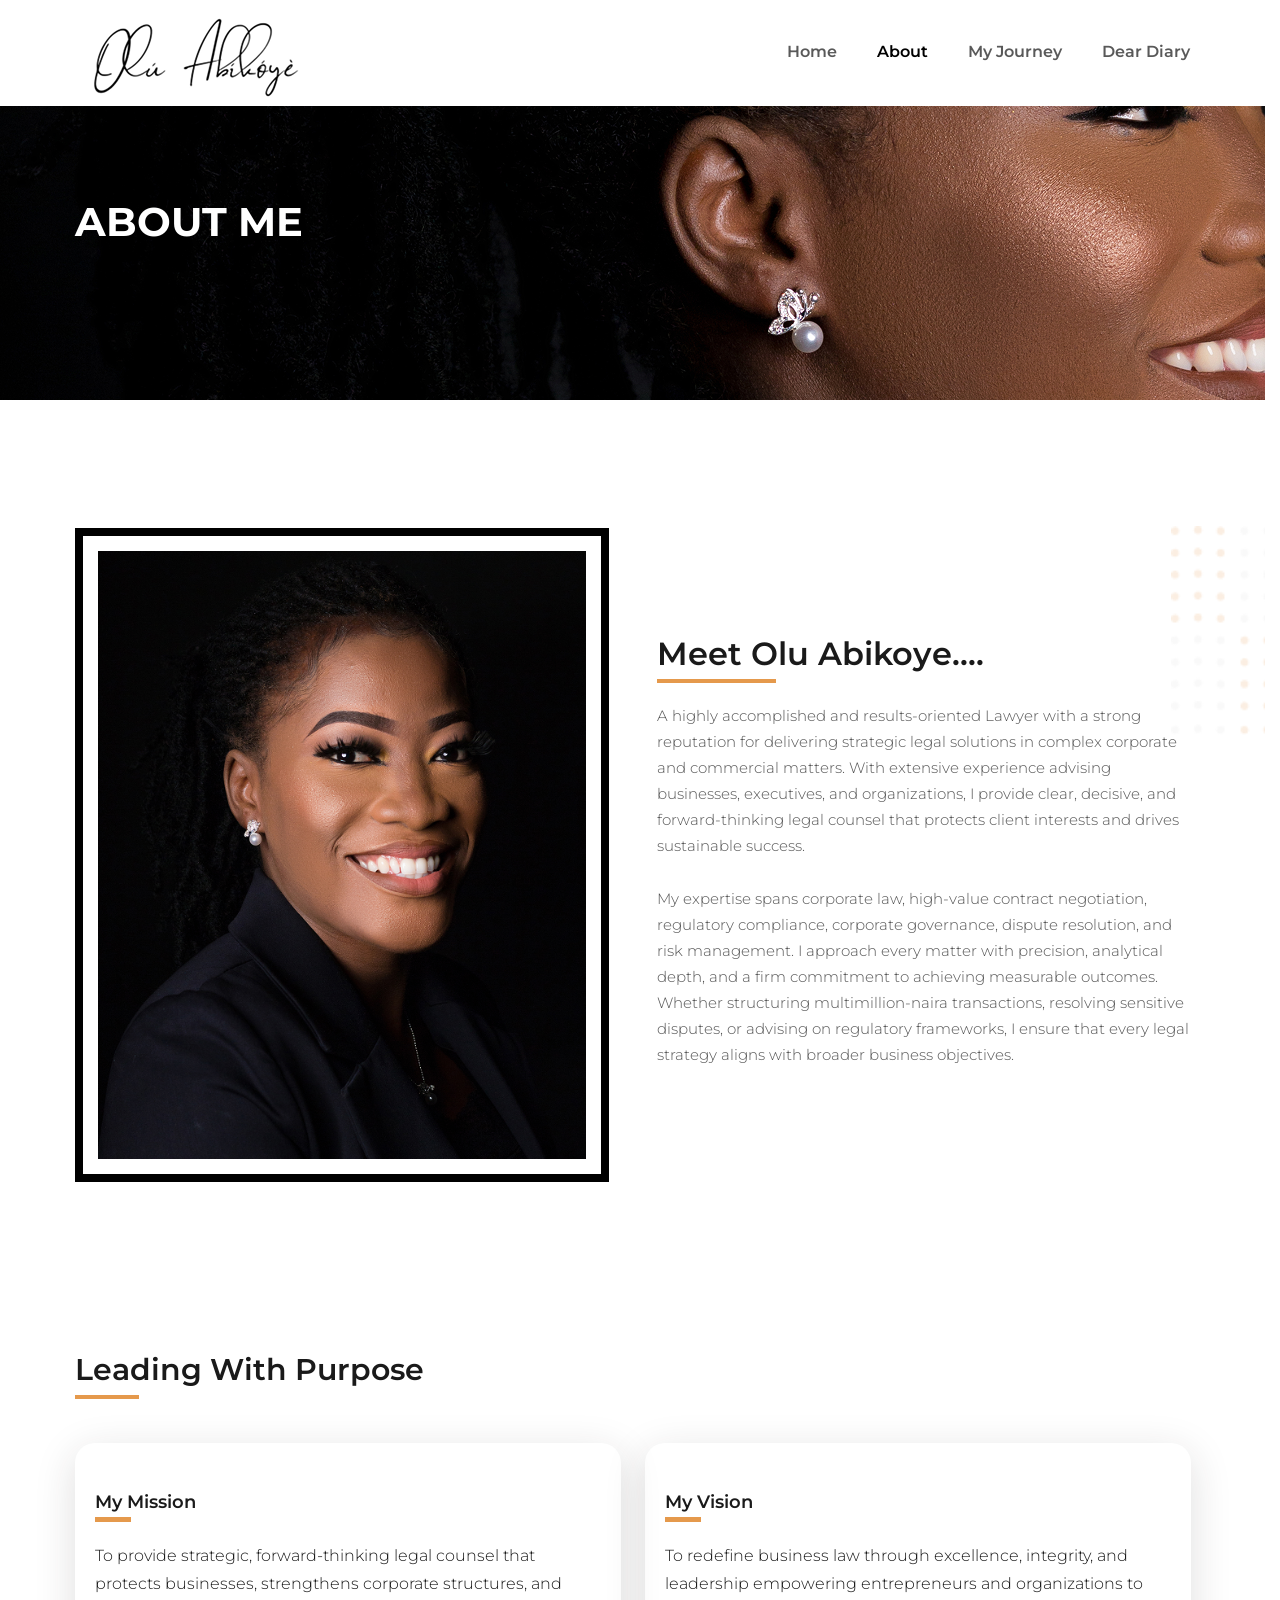
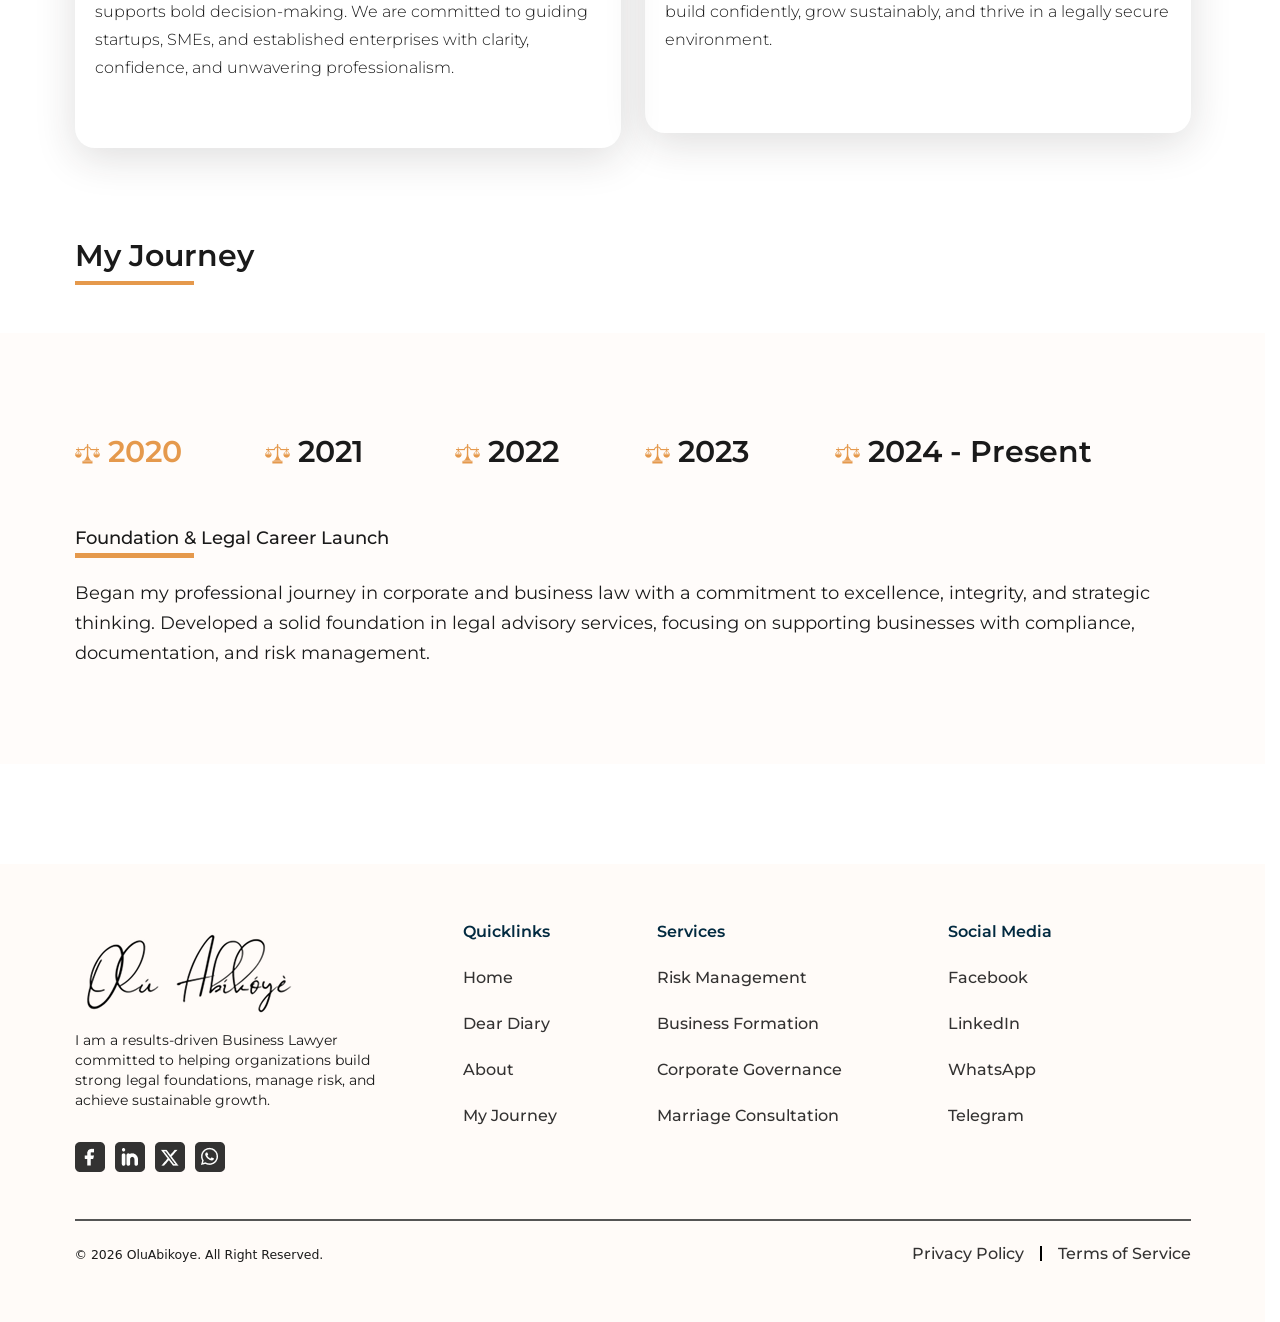
==== about.html @ 0ea5acef "Initial commit" ====
<!DOCTYPE html>
<html lang="en">
<head>
    <meta charset="UTF-8">
    <meta name="viewport" content="width=device-width, initial-scale=1.0">
    <title>Olu Abikoye – Corporate Lawyer</title>
    <link rel="stylesheet" href="bootstrap-5.3.8-dist/css/bootstrap.min.css">
    <link rel="stylesheet" href="https://cdn.jsdelivr.net/npm/bootstrap-icons@1.11.3/font/bootstrap-icons.min.css">
    <link rel="shortcut icon" href="images/toyosi2 1.png" type="image/x-icon">
    <link rel="stylesheet" href="style.css">
    <link rel="preconnect" href="https://fonts.googleapis.com">
    <link rel="preconnect" href="https://fonts.gstatic.com" crossorigin>
    <link href="https://fonts.googleapis.com/css2?family=Montserrat:ital,wght@0,100..900;1,100..900&display=swap" rel="stylesheet">

</head>
<body>
    <!-- navbar -->
     <nav class="navbar navbar-expand-lg navbar-light bg-white fixed-top">
        <div class="container">
          <a class="logo" href="index.html"><img src="images/toyosi logo 2.png" alt=""></a>
          <button class="navbar-toggler" type="button" data-bs-toggle="collapse" data-bs-target="#navMenu">
            <span class="navbar-toggler-icon"></span>
          </button>
          <div class="collapse navbar-collapse justify-content-end" id="navMenu">
            <ul class="navbar-nav">
              <li class="nav-item"><a class="nav-link" href="index.html">Home</a></li>
              <li class="nav-item"><a class="nav-link active" href="about.html">About</a></li>
              <li class="nav-item"><a class="nav-link" href="blog.html">My Journey</a></li>
              <li class="nav-item"><a class="nav-link" href="blog.html">Dear Diary</a></li>
            </ul>
          </div>
        </div>
    </nav>

    <div class="about">
        <h1 class="me container">ABOUT ME</h1>
    </div>

    <section class="who-section mt-5">
      <div class="container">
        <div class="row g-5 align-items-center">
          <div class="col-lg-6">
            <div class="profile-border-frame">
              <div class="zoom-window">
                <img src="images/toyosi2 1.png" alt="Olu Abikoye" class="img-fluid profile-img">
              </div>
            </div>
          </div>
          <div class="col-lg-6 who-text-col">
            <h2 class="mb-2 olu">Meet Olu Abikoye....</h2>
            <div class="stratss"></div>
            <p class="extra">A highly accomplished and results-oriented Lawyer with a strong reputation for delivering strategic legal solutions in complex corporate and commercial matters. With extensive experience advising businesses, executives, and organizations, I provide clear, decisive, and forward-thinking legal counsel that protects client interests and drives sustainable success. <br><br>My expertise spans corporate law, high-value contract negotiation, regulatory compliance, corporate governance, dispute resolution, and risk management. I approach every matter with precision, analytical depth, and a firm commitment to achieving measurable outcomes. Whether structuring multimillion-naira transactions, resolving sensitive disputes, or advising on regulatory frameworks, I ensure that every legal strategy aligns with broader business objectives.</p>
          </div>
        </div>
      </div>
    </section>


    <!-- LEADING WITH PURPOSE -->
<section class="purpose-section">
  <div class="container">

    <h2 class="mb-2 olu">Leading With Purpose</h2>
    <div class="strats"></div>

    <div class="row g-4 mt-3">
      <div class="col-md-6">
        <div class="purpose-card">
          <h6 class="purpose-card-title">My Mission</h6>
          <div class="goldd-line"></div>
          <p class="purpose-card-text">To provide strategic, forward-thinking legal counsel that protects businesses, strengthens corporate structures, and supports bold decision-making. We are committed to guiding startups, SMEs, and established enterprises with clarity, confidence, and unwavering professionalism.</p>
        </div>
      </div>
      <div class="col-md-6">
        <div class="purpose-card">
          <h6 class="purpose-card-title">My Vision</h6>
          <div class="goldd-line"></div>
          <p class="purpose-card-text">To redefine business law through excellence, integrity, and leadership empowering entrepreneurs and organizations to build confidently, grow sustainably, and thrive in a legally secure environment.</p>
        </div>
      </div>
    </div>
  </div>
  </section> 

    <div class="container">
      <h2 class="mb-2 olu">My Journey</h2>
      <div class="stratss"></div>
    </div>
  <!-- JOURNEY TIMELINE -->
  <section class=" year mt-5 mb-5"> 
    <div class="container">
      <div class="row mt-4 ">
        <div class="col-6 col-lg-2 col-md-2">
          <span class="timeline-year active" data-year="2020"><img src="images/year-vector.png" alt=""> 2020</span>
        </div>
        <div class="col-6 col-lg-2 col-md-2">
          <span class="timeline-year" data-year="2021"><img src="images/year-vector.png" alt=""> 2021</span>
        </div>
        <div class="col-6 col-lg-2 mt-4 mt-md-0 col-md-2">
          <span class="timeline-year" data-year="2022"><img src="images/year-vector.png" alt=""> 2022</span>
        </div>
        <div class="col-6 col-lg-2 mt-4 mt-md-0 col-md-2">
          <span class="timeline-year" data-year="2023"><img src="images/year-vector.png" alt=""> 2023</span>
        </div>
        <div class="col-12 col-lg-3 mt-4 mt-md-0 col-md-3">
          <span class="timeline-year" data-year="2024"><img src="images/year-vector.png" alt=""> 2024 - Present</span>
        </div>
      </div>
    
      <div class="timeline-content mt-4">
        <div class="timeline-entry" id="year-2020">
          <h6 class="timeline-heading">Foundation & Legal Career Launch</h6>
          <div class="stratss"></div>
          <p class="timeline-text">Began my professional journey in corporate and business law with a commitment to excellence, integrity, and strategic thinking. Developed a solid foundation in legal advisory services, focusing on supporting businesses with compliance, documentation, and risk management.</p>
        </div>
        <div class="timeline-entry d-none" id="year-2021">
          <h6 class="timeline-heading">Professional Development & Industry Exposure</h6>
          <div class="stratss"></div>
          <p class="timeline-text">Enhanced practical experience in corporate and commercial law through active involvement in business advisory, legal research, and contract management. Built strong competence in interpreting regulatory requirements and aligning them with business objectives.</p>
        </div>
        <div class="timeline-entry d-none" id="year-2022">
          <h6 class="timeline-heading">Commercial Transactions & Business Structuring</h6>
          <div class="stratss"></div>
          <p class="timeline-text">Focused on delivering comprehensive legal support for business formation, contract drafting, and transactional matters. Assisted growing enterprises in strengthening their legal foundations and implementing structured corporate governance systems.</p>
        </div>
        <div class="timeline-entry d-none" id="year-2023">
          <h6 class="timeline-heading">Expanded Corporate Practice & Compliance Advisory</h6>
          <div class="stratss"></div>
          <p class="timeline-text">Deepened experience in corporate structuring, risk management, and business compliance. Successfully advised clients on complex agreements, internal policies, and regulatory frameworks, ensuring operational efficiency and legal protection across multiple industries.</p>
        </div>
        <div class="timeline-entry d-none" id="year-2024">
          <h6 class="timeline-heading">Strategic Growth & Corporate Advisory Excellence</h6>
          <div class="stratss"></div>
          <p class="timeline-text">Strengthened my role as a trusted Business Lawyer, providing strategic legal advisory services to startups, SMEs, and established organizations. Expanded expertise in corporate governance, contract negotiation, regulatory compliance, and commercial transactions while supporting businesses in making informed and legally sound decisions.</p>
        </div>
      </div>
    </div>
  </section>


  <!-- footer -->
   <footer>
    <div class="container">
      <div class="row g-5">
        <div class="col-lg-4">
          <a href="#" class="logo d-block mb-3"><img src="images/toyosi logo 2.png" alt=""></a>
          <p class="driven">I am a results-driven Business Lawyer committed to helping organizations build strong legal foundations, manage risk, and achieve sustainable growth.</p>
          <div class="social-icons mt-3">
            <img src="images/facebook.png" alt="">
            <img src="images/linkedin.png" alt="">
            <img src="images/twitter.png" alt="">
            <img src="images/whatsapp.png" alt="">
          </div>
        
        
        </div>
        <div class="col-md-4 col-6 col-lg-2">
          <h6>Quicklinks</h6>
          <a href="index.html">Home</a>
          <a href="blog.html">Dear Diary</a>
          <a href="about.html">About</a>
          <a href="blog.html">My Journey</a>
        </div>
        <div class="col-md-4 col-lg-3 col-6">
          <h6>Services</h6>
          <a href="#">Risk Management</a>
          <a href="#">Business Formation</a>
          <a href="#">Corporate Governance</a>
          <a href="#">Marriage Consultation</a>
        </div>
        <div class="col-md-4 col-lg-3 col-sm-6">
          <h6>Social Media</h6>
          <a href="#">Facebook</a>
          <a href="#">LinkedIn</a>
          <a href="#">WhatsApp</a>
          <a href="#">Telegram</a>
        </div>
      </div>
      <div class="footer-bottom d-flex justify-content-between flex-wrap gap-2">
        <span>© 2026 OluAbikoye. All Right Reserved.</span>
        <div class="d-flex gap-3">
          <a href="#">Privacy Policy</a>
          <div class="foot-line"></div>
          <a href="#">Terms of Service</a>
        </div>
      </div>
    </div>
  </footer>

<script>
  document.querySelectorAll('.timeline-year').forEach(btn => {
    btn.addEventListener('click', () => {
      document.querySelectorAll('.timeline-year').forEach(b => b.classList.remove('active'));
      document.querySelectorAll('.timeline-entry').forEach(e => e.classList.add('d-none'));
      btn.classList.add('active');
      document.getElementById('year-' + btn.dataset.year).classList.remove('d-none');
    });
  });
</script>
  <script src="bootstrap-5.3.8-dist/js/bootstrap.bundle.min.js"></script>
</body>
</html>
---- style.css ----
:root {
  --gold: #c9954a;
  --dark: #1a1a1a;
  --light-bg: #fafaf8;
  --card-border: #e8e0d5;
}

/* BASE */
*, *::before, *::after {
  box-sizing: border-box;
}

html, body {
  overflow-x: hidden;
  max-width: 100%;
  margin: 0;
  padding: 0;
}

body {
  color: var(--dark);
  background: #fff;
}

/* NAVBAR */
.logo {
  text-decoration: none;
}
html {
  scrollbar-gutter: stable;
}

.navbar-nav .nav-link {
  margin-left: 1.5rem;
  font-family: Montserrat, sans-serif;
  font-weight: 600;
  font-size: 16px;
  line-height: 100%;
}

/* FIX: remove left margin on mobile so links don't overflow */
@media (max-width: 991px) {
  .navbar-nav .nav-link {
    margin-left: 0;
    padding: 8px 0;
  }
}

.navbar-nav .nav-link:hover {
  color: var(--gold) !important;
  border-bottom: 2px solid black;
  width: fit-content;
}
.active {
  border-bottom: 2px solid transparent;
}

/* BUTTONS */
.btn-gold {
  background: var(--gold);
  color: #fff;
  border: none;
  border-top-left-radius: 10px;
  border-bottom-left-radius: 10px;
  border-bottom-right-radius: 10px;
}

.arrow {
  color: #E5994C;
  display: inline-block;
  transform: rotate(-52.14deg);
  width: 12px !important;
  height: 18px !important;
}

.btn-gold:hover {
  background: #b07d37;
  color: #fff;
}

.btn-outline-gold {
  border: 1px solid var(--gold);
  color: var(--gold);
  background: transparent;
  border-radius: 4px;
  padding: 10px 22px;
  font-size: 0.85rem;
}

.btn-outline-gold:hover {
  background: var(--gold);
  color: #fff;
}

.hero-section {
  padding-top: 40px;
  padding-bottom: 60px;
}

.hero-text-col {
  padding-left: 0;
  padding-right: 0;
}

@media (max-width: 991px) {
  .hero-text-col {
    padding-left: 12px !important;
    padding-right: 12px !important;
  }
}

.hero-zoom-window {
  overflow: hidden;
  position: relative;
  z-index: 1;
}

.hero-img {
  object-fit: cover;
  width: 100%;
  transform: scale(1);
  transition: transform 0.6s cubic-bezier(0.25, 0.46, 0.45, 0.94);
}

.hero-zoom-window:hover .hero-img {
  transform: scale(1.08);
}

/* DOT PATTERN */
.dot-pattern,
.dot-pattern-two,
.dot-pattern-three {
  position: absolute;
  border-style: dashed;
  border-color: #E5994C;
  border-width: 0 2px 2px 0;
  opacity: 0.8;
  z-index: 0;
}

.dot-pattern {
  bottom: -35px;
  right: -30px;
  width: 455px;
  height: 462px;
}

.dot-pattern-two {
  bottom: -25px;
  right: -20px;
  width: 445px;
  height: 450px;
}

.dot-pattern-three {
  bottom: -15px;
  right: -10px;
  width: 435px;
  height: 440px;
}

.hero-text-bg {
  position: relative;
  width: 100%;
  padding: 20px 0;
}

.hero-text-bg::before {
  content: '';
  position: absolute;
  top: 10px;
  left: -100px !important;
  transform: translateY(-50%);
  width: 124px; 
  height: 209px;
  background-image: url(images/Group\ 7.png);
  background-repeat: no-repeat;
  background-position: center center;
  background-size: contain;
  z-index: 0;
  opacity: 0.7;
}
@media(max-width: 768px){
  .hero-text-bg::before{
    display: none;
  }
}
.hero-text-bg > * {
  position: relative;
  z-index: 1;
}

@media (max-width: 991px) and (min-width: 581px) {
  .dot-pattern {
    width: 300px;
    height: 320px;
    right: -10px;
    bottom: -25px;
  }
  .dot-pattern-two {
    width: 290px;
    height: 310px;
    right: -3px;
    bottom: -18px;
  }
  .dot-pattern-three {
    width: 280px;
    height: 300px;
    right: 4px;
    bottom: -10px;
  }
}

@media (max-width: 580px) {
  .dot-pattern {
    width: 300px;
    height: 280px;
    bottom: -30px;
    right: -8px;
  }
  .dot-pattern-two {
    width: 290px;
    height: 270px;
    bottom: -20px;
    right: -1px;
  }
  .dot-pattern-three {
    width: 280px;
    height: 260px;
    bottom: -10px;
    right: 5px;
  }
}

/* TYPOGRAPHY */
.section-label {
  font-family: Montserrat;
  font-weight: 700;
  font-style: Bold;
  font-size: 35px;
  line-height: 55px;
  letter-spacing: 0%;
}

.no-break {
  white-space: nowrap;
}

.law {
  font-family: Montserrat;
  font-weight: 500;
  font-style: Medium;
  font-size: 16px;
  line-height: 25px;
  letter-spacing: 3%;
}

@media (max-width: 767px) {
  .section-label {
    font-size: 28px;
    line-height: 40px;
  }
}

@media (max-width: 400px) {
  .section-label {
    font-size: 22px;
    line-height: 34px;
  }
}

/* STATS BAR */
.stats-bar {
  margin-top: 100px;
  padding: 40px 0;
  background-color: #000000E5;
  width: 100%;
  position: relative;
  left: 0;
  right: 0;
}

.stat-item h2 {
  font-family: Montserrat;
  font-weight: 700;
  font-style: Bold;
  font-size: 40px;
  line-height: 100%;
  letter-spacing: 0%;
  text-align: center;
  color: #FFFFFF;
}
.stat-item h2 .plus{
  font-family: Montserrat;
  font-weight: 700;
  font-style: Bold;
  font-size: 30px;
  line-height: 100%;
  letter-spacing: 0%;
  text-align: center;
  color: #FFFFFF;
}

.stat-item p {
  font-family: Montserrat;
  font-weight: 500;
  font-style: Medium;
  font-size: 16px;
  line-height: 100%;
  letter-spacing: 0%;
  color: #FFFFFF;
}

@media (min-width: 768px) {
  .stat-item:not(:last-child) {
    border-right: 1px solid #E5994C;
  }
}
@media (max-width: 767px) {
  .stat-item:nth-child(odd) {
    border-right: 1px solid #E5994C;
  }
  /* FIX: reduce top margin on mobile */
  .stats-bar {
    margin-top: 60px;
  }
}

/* WHAT I DO */
.what-i-do {
  padding: 80px 0;
  background: var(--light-bg);
}

/* FIX: reduce large top margin on tablets/mobile */
@media (max-width: 991px) {
  .what-i-do {
    margin-top: 40px !important;
  }
}

.service-card {
  padding: 28px 24px;
  box-shadow: 0px 10px 40px 0px #27212026;
}
.service-card:hover::before {
  transform: scaleX(1);
}
.service-card:hover {
  background: var(--dark3);
  transform: translateY(-5px);
  box-shadow: 0px 10px 40px 0px #27212026;
}

.service-card h6 {
  font-family: Montserrat;
  font-weight: 600;
  font-style: SemiBold;
  font-size: 16px;
  line-height: 25px;
  letter-spacing: 3%;
}

.service-card p {
  font-family: Montserrat;
  font-weight: 300;
  font-style: Light;
  font-size: 16px;
  line-height: 100%;
  letter-spacing: 2%;
}

.service-icon {
  color: var(--gold);
  font-size: 1.1rem;
  margin-bottom: 10px;
  display: block;
}

/* WHO IS OLU */
.who-section {
  padding: 80px 0;
}

.who-img {
  width: 100%;
  object-fit: cover;
  padding: 10px;
}

.who-imggg {
  border: 6px solid var(--dark);
  padding: 0;
}
.strat {
  width: 64px;
  height: 0.5vh;
  background-color: #E5994C;
  margin-top: -20px;
  margin-bottom: 20px;
}
.strats {
  width: 64px;
  height: 0.5vh;
  background-color: #E5994C;
  margin-bottom: 20px;
  margin-top: -10px;
}
.stratss {
  width: 119px;
  height: 0.5vh;
  background-color: #E5994C;
  margin-bottom: 20px;
  margin-top: -10px;
}
.goldd-line{
  width: 36px;
  height: 0.5vh;
  background-color: #E5994C;
  margin-top: -2px;
  margin-bottom: 20px;
}
.line-two {
  width: 100%;
  height: 0.3vh;
  background-color: #E5994C;
  margin-top: 20px;
  margin-bottom: 20px;
}
.olu {
  font-family: Montserrat;
  font-weight: 600;
  font-style: SemiBold;
  font-size: 30px;
  line-height: 55px;
  letter-spacing: 0%;
}

/* FIX: olu heading too large on small phones */
@media (max-width: 575px) {
  .olu {
    font-size: 22px;
    line-height: 38px;
  }
}

.who {
  font-family: Montserrat;
  font-weight: 600;
  font-style: SemiBold;
  font-size: 20px;
  line-height: 29px;
  letter-spacing: 0%;
}


@media (max-width: 575px) {
  .who {
    font-size: 15px;
    line-height: 24px;
  }
}

.who-text-col {
  position: relative;
}


.who-text-col::before {
  content: '';
  position: absolute;
  top: -100px;        
  right: -80px;      
  width: 124px;
  height: 209px;
  background-image: url(images/Group\ 7.png);
  background-repeat: no-repeat;
  background-position: center center;
  background-size: contain;
  z-index: 0;
  opacity: 0.6;
  pointer-events: none;
}


.who-text-col > * {
  position: relative;
  z-index: 1;
}
@media (max-width: 768px) {
  .who-text-col::before {
    display: none;
  }
}

.extra {
  font-family: Montserrat;
  font-weight: 300;
  font-style: Light;
  font-size: 16px;
  line-height: 25px;
  letter-spacing: 0%;
}
.expert {
  opacity: 1;
  padding-top: 10px;
  padding-right: 30px;
  padding-bottom: 10px;
  padding-left: 30px;
  gap: 10px;
  border-top-left-radius: 10px;
  border-bottom-right-radius: 10px;
  border-bottom-left-radius: 10px;
  background-color: #E5994C;
  border: 1px solid transparent;
  color: white;
  font-family: Montserrat;
  font-weight: 500;
  font-style: Medium;
  font-size: 16px;
  line-height: 100%;
  letter-spacing: 0%;
}
.expert:hover {
  background-color: transparent;
  color: black;
  border: 1px solid #E5994C;
}
.what {
  font-family: Montserrat;
  font-weight: 600;
  font-style: SemiBold;
  font-size: 30px;
  line-height: 55px;
  letter-spacing: 0%;
}
.legal {
  font-family: Montserrat;
  font-weight: 400;
  font-style: Regular;
  font-size: 16px;
  line-height: 25px;
  letter-spacing: 3%;
}

/* FIX: legal heading too large on small phones */
@media (max-width: 575px) {
  .legal {
    font-size: 16px;
    line-height: 24px;
  }
}

.who-section h2 {
  font-size: 2rem;
}

.who-section h4 {
  font-weight: 700;
  font-size: 1rem;
  line-height: 1.6;
}

.who-section p {
  color: #555;
  font-size: 0.93rem;
  line-height: 1.75;
}

/* TESTIMONIALS */
.testimonials {
  padding: 80px 0;
  background: var(--light-bg);
}

.section-testimonials {
  overflow: hidden;
}
@media (min-width: 1000px) {
  .section-testimonials {
    padding: 100px 0;
    overflow: hidden;
  }
}

/* FIX: left text column needs breathing room on mobile */
@media (max-width: 991px) {
  .section-testimonials .col-lg-5 {
    padding: 40px 20px 20px !important;
  }
}

.gold-line {
  width: 44px;
  height: 3px;
  background: var(--gold);
  margin-bottom: 20px;
  margin-top: -10px;
}
.golden-line {
  width: 44px;
  height: 3px;
  background: var(--gold);
  margin-bottom: 20px;
  margin-top: -1px;
}

.section-title {
  font-family: Montserrat;
  font-weight: 600;
  font-style: SemiBold;
  font-size: 30px;
  line-height: 55px;
  letter-spacing: 0%;
}

/* MARQUEE */
.marquee-outer {
  overflow: hidden;
  display: flex;
}

.marquee-track {
  display: flex;
  gap: 24px;
  width: max-content;
  animation: marquee-scroll 30s linear infinite;
}

@keyframes marquee-scroll {
  0%   { transform: translateX(0); }
  100% { transform: translateX(-50%); }
}

.testimonial-card {
  background: black;
  color: white;
  padding: 30px;
  width: 390px;
  flex-shrink: 0;
  transition: border-color 0.3s ease, transform 0.3s ease;
}

/* FIX: testimonial cards too wide on small phones */
@media (max-width: 480px) {
  .testimonial-card {
    width: 290px;
    padding: 20px;
  }
}

.avatar {
  width: 84px;
  height: 84px;
  border: none;
  border-radius: 50%;
  object-fit: cover;
}

.reviewer-name {
  font-family: Montserrat;
  font-weight: 700;
  font-style: Bold;
  font-size: 18px;
  line-height: 100%;
  letter-spacing: 0%;
}
.reviewer-role {
  font-family: Nunito;
  font-weight: 500;
  font-style: Medium;
  font-size: 16px;
  line-height: 100%;
  letter-spacing: 0%;
}
.quotes {
  font-family: Montserrat;
  font-weight: 500;
  font-style: Medium;
  font-size: 18px;
  line-height: 29px;
  letter-spacing: 0%;
}
.quote {
  font-family: Montserrat;
  font-weight: 400;
  font-style: Regular;
  font-size: 16px;
  line-height: 25px;
  letter-spacing: 0%;
}

.avatar-placeholder {
  display: flex;
  align-items: center;
  justify-content: center;
  color: #fff;
  font-weight: 700;
  font-size: 1.1rem;
  flex-shrink: 0;
}

.work {
  font-family: Montserrat;
  font-weight: 400;
  font-style: Regular;
  font-size: 16px;
  line-height: 25px;
  letter-spacing: 0%;
}

/* BLOG DATE BADGE (index.html) */
.date-badge {
  position: absolute;
  bottom: -50px;
  left: 15px;
  background-color: #2b2b2b;
  color: #fff;
  padding: 12px 10px;
  text-align: start;
  line-height: 1.2;
  z-index: 2;
  width: 90px;
  height: 80px;
  opacity: 1;
  border-radius: 5px;
}

.date-badge .day {
  display: block;
  font-family: Montserrat;
  font-weight: 600;
  font-style: SemiBold;
  font-size: 24px;
  line-height: 100%;
  letter-spacing: 0%;
}

.date-badge .month {
  font-family: Montserrat;
  font-weight: 600;
  font-style: SemiBold;
  font-size: 16px;
  line-height: 100%;
  letter-spacing: 0%;
}

.meta-info {
  font-size: 0.8rem;
}

.meta-info i {
  color: #000;
  margin-right: 5px;
}

.read-more:hover {
  color: #e6a75a !important;
  transition: 0.3s;
}

.read-more {
  font-size: 0.82rem;
  color: var(--gold);
  text-decoration: none;
  font-weight: 700;
  display: flex;
  align-items: end;
  text-align: end;
}

/* FIX: blog card fixed height: 50vh causes overflow on mobile */
@media (max-width: 767px) {
  .blog-card > div[style] {
    height: auto !important;
    min-height: 200px;
  }
}

/* CONTACT */
.contact-section {
  padding: 80px 0;
  background: var(--light-bg);
}

.inpu {
  padding: 10px 15px;
  border-radius: 10px;
  border: 1px solid #00000066;
  margin-top: 20px;
  resize: none;
}

/* FIX: .form had hardcoded pixel width/height/top/left — all broken on mobile */
.form {
  width: 100% !important;
  height: auto !important;
  top: auto !important;
  left: auto !important;
  opacity: 1;
  padding: 40px 20px 60px 20px;
}

@media (min-width: 992px) {
  .form {
    padding: 80px 30px 130px 30px;
  }
}

/* FOOTER */
footer {
  background: #FFFBF8;
  padding: 60px 0 30px;
}

footer h6 {
  font-family: Montserrat;
  font-weight: 600;
  font-style: SemiBold;
  font-size: 16px;
  line-height: 100%;
  letter-spacing: 0%;
  color: #022A40;
  margin-bottom: 30px;
}

footer a {
  color: #000000CC;
  text-decoration: none;
  font-family: Montserrat;
  font-weight: 500;
  font-style: Medium;
  font-size: 16px;
  line-height: 100%;
  letter-spacing: 0%;
  display: block;
  margin-bottom: 30px;
}

footer a:hover {
  color: #E5994C;
}
.foot-line {
  width: 2px;
  height: 15px;
  background: #000000;
}

.driven {
  font-family: Montserrat;
  font-weight: 400;
  font-style: Regular;
  font-size: 14px;
  line-height: 20px;
  letter-spacing: 0%;
}

.footer-bottom {
  border-top: 2px solid #555;
  margin-top: 40px;
  padding-top: 25px;
  font-size: 0.78rem;
}

/* FIX: footer-bottom wraps awkwardly on very small screens */
@media (max-width: 400px) {
  .footer-bottom {
    flex-direction: column;
    align-items: flex-start;
  }
}

.social-icons  {
  display: inline-flex;
  align-items: center;
  justify-content: center;
  gap: 10px;
}

/* RESPONSIVE */
@media (max-width: 768px) {
  .who-img {
    height: 300px;
  }
}
@media (min-width: 1000px) {
  .serve {
    margin-top: -40px !important;
  }
  .serves {
    margin-top: 50px !important;
  }
}

/* PROFILE IMAGE FRAME */
.profile-border-frame {
  position: relative;
  display: block;
  padding: 15px;
  border: 8px solid #000;
  transition: border-style 0.3s ease;
  cursor: pointer;
}

.zoom-window {
  overflow: hidden;
  width: 100%;
  height: 100%;
}
.profile-img {
  width: 100%;
  height: auto;
  display: block;
  transform: scale(1);
  transition: transform 0.6s cubic-bezier(0.25, 0.46, 0.45, 0.94);
}
.profile-border-frame:hover {
  border-style: dashed;
}
.profile-border-frame:hover .profile-img {
  transform: scale(1.15);
}

.comment {
  font-family: Montserrat;
  font-weight: 400;
  font-style: Regular;
  font-size: 14px;
  line-height: 100%;
  letter-spacing: 0%;
}
.good {
  font-family: Montserrat;
  font-weight: 500;
  font-style: Medium;
  font-size: 20px;
  line-height: 28px;
  letter-spacing: 0%;
}
.morn {
  font-family: Montserrat;
  font-weight: 400;
  font-style: Regular;
  font-size: 16px;
  line-height: 25px;
  letter-spacing: 0%;
}

.let {
  font-family: Montserrat;
  font-weight: 700;
  font-style: Bold;
  font-size: 30px;
  line-height: 100%;
  letter-spacing: 0px;
}
.team {
  font-family: Montserrat;
  font-weight: 400;
  font-style: Regular;
  font-size: 16px;
  line-height: 25px;
  letter-spacing: 0px;
}
.email {
  opacity: 1;
  gap: 15px;
  padding: 20px;
  background-color: #E5994C;
}
.chat {
  font-family: Montserrat;
  font-weight: 400;
  font-style: Regular;
  font-size: 16px;
  line-height: 100%;
  letter-spacing: 0px;
}
.mail {
  font-family: Montserrat;
  font-weight: 600;
  font-style: SemiBold;
  font-size: 20px;
  line-height: 100%;
  letter-spacing: 0px;
  margin-top: -12px;
  margin-left: 35px;
}

/* FIX: email text overflows on very small phones */
@media (max-width: 400px) {
  .mail {
    font-size: 14px;
    margin-left: 10px;
    word-break: break-all;
  }
}

.book {
  font-family: Montserrat;
  font-weight: 600;
  font-style: SemiBold;
  font-size: 24px;
  line-height: 100%;
  letter-spacing: -2%;
}
.idea {
  font-family: Montserrat;
  font-weight: 500;
  font-style: Medium;
  font-size: 15px;
  line-height: 22px;
  letter-spacing: -2%;
}

.navbar-toggler {
  border: none !important;
}
@media (min-width: 1000px) {
  /* .navbar {
    border-bottom: 1px solid whitesmoke;
  } */
  .contact-section {
    margin-top: 200px !important;
  }
}

/* ABOUT PAGE BANNER */
.about {
  background-image: url(images/toyosi3\ 1.png);
  width: 100%;
  height: 400px;
  background-repeat: no-repeat;
  color: white;
  display: flex;
  align-items: center;
  justify-content: center;
  background-size: cover;
}
@media (max-width: 700px) {
  .about {
    background-image: url(images/toyosi3\ 1b.png);
    width: 100%;
    height: 400px;
    background-repeat: no-repeat;
    color: white;
    display: flex;
    align-items: center;
    padding-top: 100px;
    justify-content: center;
    background-size: cover;
  }
}

/* FIX: banner too tall on small phones */
@media (max-width: 480px) {
  .about {
    height: 240px;
  }
}

.me {
  font-family: Montserrat;
  font-weight: 700;
  font-style: Bold;
  font-size: 40px;
  line-height: 55px;
  letter-spacing: 0%;
  padding-top: 50px;
}

@media (max-width: 575px) {
  .me {
    font-size: 28px;
    line-height: 40px;
    padding-top: 20px;
  }
}

/* LEADING WITH PURPOSE */
.purpose-section {
  padding: 80px 0;
}

.purpose-card {
  box-shadow: 0px 10px 40px 0px #27212026;
  opacity: 1;
  gap: 20px;
  padding-top: 50px;
  padding-right: 20px;
  padding-bottom: 50px;
  padding-left: 20px;
  border-radius: 20px;
  min-height: 290px;
}
.purpose-card:hover::before {
  transform: scaleX(1);
}
.purpose-card:hover {
  box-shadow: 0px 10px 40px 0px #D9D9D980;
  transform: translateY(-5px);
  background: #FFFBF8;
}

.purpose-card-title {
  font-family: Montserrat;
  font-weight: 600;
  font-style: SemiBold;
  font-size: 18px;
  line-height: 100%;
  letter-spacing: 0%;
}

.purpose-card-text {
  font-family: Montserrat;
  font-weight: 300;
  font-style: Light;
  font-size: 16px;
  line-height: 28px;
  letter-spacing: 0%;
}

/* TIMELINE */
.timeline-year {
  font-family: Montserrat;
  font-weight: 600;
  font-style: SemiBold;
  font-size: 30px;
  line-height: 100%;
  letter-spacing: 0%;
  cursor: pointer;
  padding-bottom: 6px;
  display: inline-block;
}
@media (max-width: 800px) {
  .timeline-year {
    font-size: 20px;
  }
}

/* FIX: still too large on very small phones */
@media (max-width: 400px) {
  .timeline-year {
    font-size: 15px;
  }
}

.timeline-year.active,
.timeline-year:hover {
  color: #E5994C;
}

.timeline-heading {
  font-family: Montserrat;
  font-weight: 500;
  font-style: Medium;
  font-size: 18px;
  line-height: 100%;
  letter-spacing: 0%;
  margin-bottom: 16px;
  margin-top: 30px;
  display: inline-block;
  position: relative;
}

.timeline-text {
  font-family: Montserrat;
  font-weight: 400;
  font-style: Regular;
  font-size: 18px;
  line-height: 30px;
  letter-spacing: 0%;
}

/* FIX: timeline body text too large on mobile */
@media (max-width: 575px) {
  .timeline-text {
    font-size: 15px;
    line-height: 26px;
  }
}

.year {
  background: #FFFBF8B2;
  padding: 80px 0;
}

@media (min-width: 1000px) {
  footer {
    margin-top: 100px;
  }
  .hero-section {
    margin-top: 150px;
  }
}
@media (max-width: 1000px) {
  .hero-section {
    margin-top: 100px;
  }
}

/* FIX: hero top margin on very small phones */
@media (max-width: 480px) {
  .hero-section {
    margin-top: 80px;
  }
}

/* BLOG PAGE */
.hero h1 {
  font-family: 'Cormorant Garamond', serif;
  font-size: 3rem;
  color: #fff;
  font-weight: 600;
  letter-spacing: 0.02em;
}

.main-section { padding: 60px 0; }

/* FIX: padding too large on mobile */
@media (max-width: 575px) {
  .main-section { padding: 30px 0; }
}

.post-card {
  background: #fff;
  border: none;
  border-radius: 4px;
  overflow: hidden;
  margin-bottom: 40px;
  box-shadow: 0 2px 16px rgba(0,0,0,0.04);
  transition: box-shadow 0.3s;
}
.post-card:hover { box-shadow: 0 6px 30px rgba(0,0,0,0.09); }

.post-img-wrap {
  position: relative;
  overflow: hidden;
}
.post-img-wrap img {
  width: 100%;
  height: 280px;
  object-fit: cover;
  display: block;
  transition: transform 0.5s ease;
}

/* FIX: image height too rigid on small phones */
@media (max-width: 575px) {
  .post-img-wrap img {
    height: 200px;
  }
}

.post-card:hover .post-img-wrap img { transform: scale(1.04); }

.dates {
  position: relative;
  width: 120px;
  height: 100px;
  bottom: 35px;
  left: 16px;
  background: var(--dark);
  color: #fff;
  text-align: center;
  padding: 8px 14px;
  font-family: Montserrat;
  font-weight: 600;
  font-style: SemiBold;
  font-size: 20px;
  line-height: 100%;
  letter-spacing: 0%;
  display: flex;
  flex-direction: column;
  justify-content: center;
  align-items: center;
  text-transform: uppercase;
}
.dates strong {
  display: block;
  font-family: Montserrat;
  font-weight: 600;
  font-style: SemiBold;
  font-size: 16px;
  line-height: 100%;
  letter-spacing: 0%;
  text-align: center;
}

.post-body { padding: 24px 28px 28px; }
.post-body h2 {
  font-family: Montserrat;
  font-weight: 600;
  font-style: SemiBold;
  font-size: 32px;
  line-height: 100%;
  letter-spacing: 0%;
  margin-bottom: 10px;
}

/* FIX: post title too large on mobile */
@media (max-width: 575px) {
  .post-body h2 {
    font-size: 22px;
  }
  .post-body {
    padding: 16px;
  }
}

.post-body p {
  font-family: Montserrat;
  font-weight: 400;
  font-style: Regular;
  font-size: 16px;
  line-height: 25px;
  letter-spacing: 2%;
  margin-bottom: 16px;
}
.post-meta {
  font-family: Montserrat;
  font-size: 0.78rem;
  color: var(--muted);
  display: flex;
  align-items: center;
  gap: 16px;
  border-top: 1px solid #f0f0f0;
  padding-top: 14px;
}
.post-meta span { display: flex; align-items: center; gap: 5px; }

.sidebar { position: sticky; top: 80px; }

@media (max-width: 991px) {
  .sidebar { position: static; }
}
/* Make sidebar the positioning parent */
.sidebar {
  position: relative;
}


.sidebar::before {
  content: '';
  position: absolute;
  top: 120px;       
  right: -120px;
  width: 69px;
  height: 116.3px;
  background-image: url('images/Group\ 7.png');
  background-repeat: no-repeat;
  background-position: center center;
  background-size: contain;
  z-index: 0;
  opacity: 0.6;
  pointer-events: none;
}


@media (max-width: 768px) {
  .sidebar::before {
    display: none;
  }
}
.sidebar-block {
  background: #000000CC;
  border-radius: 4px;
  padding-top: 24px;
  padding-bottom: 24px;
  padding-right: 120px;
  padding-left: 24px;
  margin-bottom: 24px;
  color: white;
}

.sidebar-tag {
  border-radius: 4px;
  padding-top: 24px;
  padding-bottom: 24px;
  padding-left: 24px;
  margin-bottom: 50px;
  margin-top: 80px;
}

/* FIX: excessive top margin on mobile */
@media (max-width: 991px) {
  .sidebar-tag { margin-top: 30px; }
}

.sidebar-tag h4 {
  font-family: Montserrat;
  font-weight: 400;
  font-style: Regular;
  font-size: 30px;
  line-height: 100%;
  letter-spacing: 0%;
  margin-bottom: 50px;
}

.sidebar-post {
  background: #000000CC;
  border-radius: 4px;
  padding: 24px;
  margin-bottom: 24px;
  color: white;
}
.sidebar-blockk {
  padding: 24px 0px 24px 0px;
  margin-bottom: 24px;
  color: white;
}
.sidebar-block h5 {
  font-family: Montserrat;
  font-weight: 400;
  font-style: Regular;
  font-size: 24px;
  line-height: 100%;
  margin-bottom: 16px;
  padding-bottom: 10px;
  padding-right: 10px;
  letter-spacing: 0.02em;
  border-bottom: 3px solid #FFFFFF33;
}
.recentt{
    width: 297px !important;
}
.sidebar-feeds {
  border-radius: 4px;
  padding-top: 24px;
  padding-bottom: 24px;
  padding-left: 24px;
  margin-bottom: 50px;
  margin-top: 80px;
}

/* FIX: excessive top margin on mobile */
@media (max-width: 991px) {
  .sidebar-feeds { margin-top: 30px; }
}

.sidebar-feeds h5 {
  font-family: Montserrat;
  font-weight: 400;
  font-style: Regular;
  font-size: 24px;
  line-height: 100%;
  margin-bottom: 16px;
  padding-bottom: 10px;
  padding-right: 20px;
  letter-spacing: 0.02em;
  border-bottom: 3px solid #FFFFFF33;
}
.sidebar-post h5 {
  font-family: Montserrat;
  font-weight: 400;
  font-style: Regular;
  font-size: 24px;
  line-height: 100%;
  margin-bottom: 16px;
  padding-bottom: 10px;
  padding-right: 20px;
  letter-spacing: 0.02em;
  /* FIX: was hardcoded 297px — overflows on narrow screens */
  width: 100%;
  border-bottom: 3px solid #FFFFFF33;
}

/* SEARCH */
.search-wrap { display: flex; gap: 0; }
.search-wrap input {
  flex: 1;
  border: 1px solid #ddd;
  border-right: none;
  padding: 9px 14px;
  font-size: 0.85rem;
  border-radius: 3px 0 0 3px;
  outline: none;
  font-family: 'DM Sans', sans-serif;
  /* FIX: prevents input from overflowing flex container */
  min-width: 0;
}
.search-wrap button {
  background: var(--gold);
  color: #fff;
  border: none;
  padding: 9px 18px;
  font-size: 0.82rem;
  font-weight: 500;
  border-radius: 0 3px 3px 0;
  cursor: pointer;
  letter-spacing: 0.05em;
  transition: background 0.2s;
  /* FIX: prevents "Search" text wrapping on small screens */
  white-space: nowrap;
}
.search-wrap button:hover { background: #b0802e; }

/* CATEGORY */
.cat-list { list-style: none; padding: 0; }
.cat-list li {
  display: flex;
  justify-content: space-between;
  align-items: center;
  padding: 15px 0;
  border-bottom: 1px solid #FFFFFF33;
  font-family: Montserrat;
  font-weight: 400;
  font-style: Regular;
  font-size: 16px;
  line-height: 100%;
  letter-spacing: 0%;
}

/* RECENT POSTS */
.recent-item {
  display: flex;
  gap: 12px;
  align-items: flex-start;
  padding: 10px 0;
}
.recent-item:last-child {
  border-bottom: none;
}
/* FIX: fixed 146px wide clips on small screens — made fluid */
.recent-item img {
  width: 100px;
  max-width: 40%;
  height: 80px;
  object-fit: cover;
  flex-shrink: 0;
}

@media (min-width: 768px) {
  .recent-item img {
    width: 146px;
    height: 103px;
  }
}

.recent-item-text h6 {
  font-size: 0.85rem;
  font-weight: 500;
  margin-bottom: 3px;
  line-height: 1.4;
}
.recent-item-text p {
  font-family: Montserrat;
  font-weight: 500;
  font-style: Medium;
  font-size: 15px;
  line-height: 100%;
  letter-spacing: 0%;
}

/* TAGS */
.tag-cloud {
  display: flex;
  flex-wrap: wrap;
  font-family: Montserrat;
  font-weight: 700;
  font-style: Medium;
  font-size: 18px;
  line-height: 100%;
  letter-spacing: 0%;
  gap: 10px;
}

/* FIX: Bootstrap ps-lg-5 leaves excessive left padding on mobile */
@media (max-width: 991px) {
  .tag-cloud.ps-lg-5 {
    padding-left: 0 !important;
  }
}

.tag {
  color: var(--charcoal);
  gap: 10px;
  font-size: 0.78rem;
  padding: 5px 14px;
  border-radius: 2px;
  text-decoration: none;
  transition: all 0.2s ease;
  letter-spacing: 0.03em;
  background: #FFFBF8;
  border: 1px solid transparent;
}

.tag:hover {
  color: #E5994C;
  border: 1px solid #E5994C;
  background-color: #fff;
}

/* INSTAGRAM GRID */
.insta-grid { display: grid; grid-template-columns: repeat(3, 1fr); gap: 20px; }
.insta-grid img {
  width: 100%;
  aspect-ratio: 1;
  object-fit: cover;
  border-radius: 2px;
  filter: grayscale(20%);
  transition: filter 0.3s;
}
.insta-grid img:hover { filter: none; }


@media (max-width: 400px) {
  .insta-grid { gap: 8px; }
}
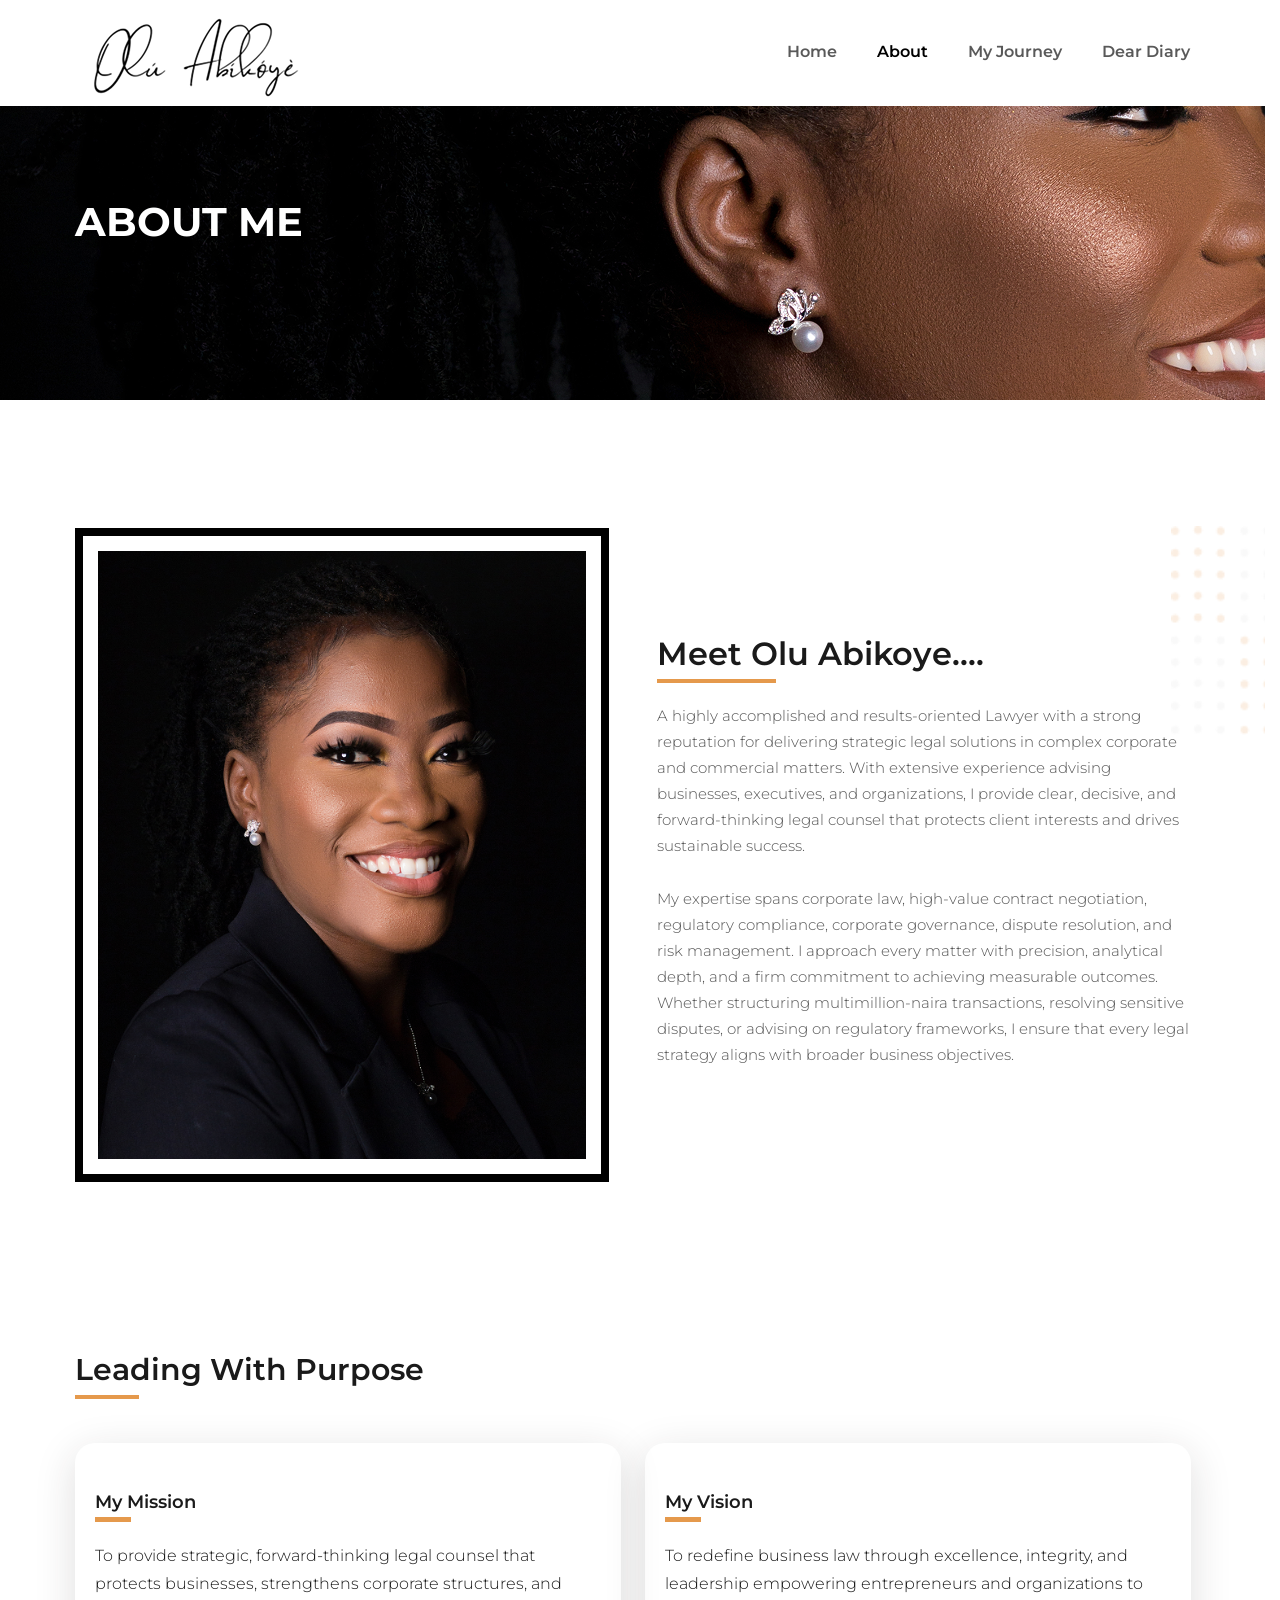
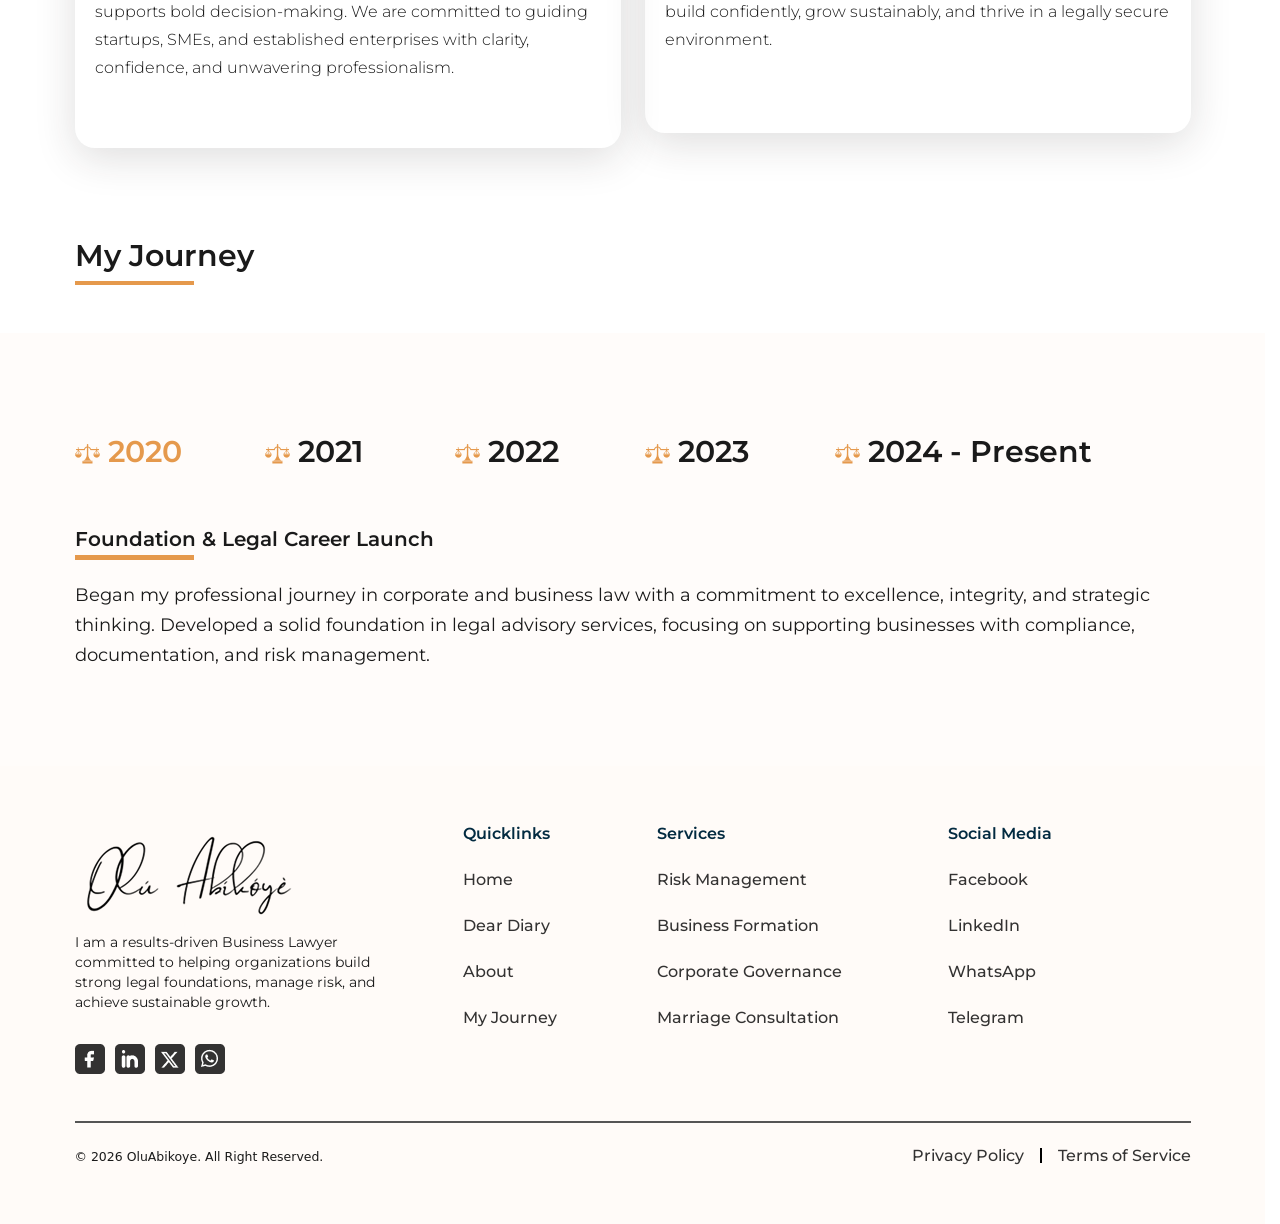
==== commit be46e50b: "white spaces changes" ====
--- a/about.html
+++ b/about.html
@@ -87,7 +87,7 @@
       <div class="stratss"></div>
     </div>
   <!-- JOURNEY TIMELINE -->
-  <section class=" year mt-5 mb-5"> 
+  <section class=" year mt-5"> 
     <div class="container">
       <div class="row mt-4 ">
         <div class="col-6 col-lg-2 col-md-2">
@@ -154,14 +154,14 @@
         
         
         </div>
-        <div class="col-md-4 col-6 col-lg-2">
+        <div class="col-md-4 col-5 col-lg-2">
           <h6>Quicklinks</h6>
           <a href="index.html">Home</a>
           <a href="blog.html">Dear Diary</a>
           <a href="about.html">About</a>
           <a href="blog.html">My Journey</a>
         </div>
-        <div class="col-md-4 col-lg-3 col-6">
+        <div class="col-md-4 col-lg-3 col-7">
           <h6>Services</h6>
           <a href="#">Risk Management</a>
           <a href="#">Business Formation</a>
--- a/style.css
+++ b/style.css
@@ -795,7 +795,6 @@
 .form {
   width: 100% !important;
   height: auto !important;
-  top: auto !important;
   left: auto !important;
   opacity: 1;
   padding: 40px 20px 60px 20px;
@@ -1021,7 +1020,7 @@
     border-bottom: 1px solid whitesmoke;
   } */
   .contact-section {
-    margin-top: 200px !important;
+    margin-top: 100px !important;
   }
 }
 
@@ -1152,9 +1151,9 @@
 
 .timeline-heading {
   font-family: Montserrat;
-  font-weight: 500;
+  font-weight: 600;
   font-style: Medium;
-  font-size: 18px;
+  font-size: 20px;
   line-height: 100%;
   letter-spacing: 0%;
   margin-bottom: 16px;
@@ -1186,9 +1185,7 @@
 }
 
 @media (min-width: 1000px) {
-  footer {
-    margin-top: 100px;
-  }
+ 
   .hero-section {
     margin-top: 150px;
   }
